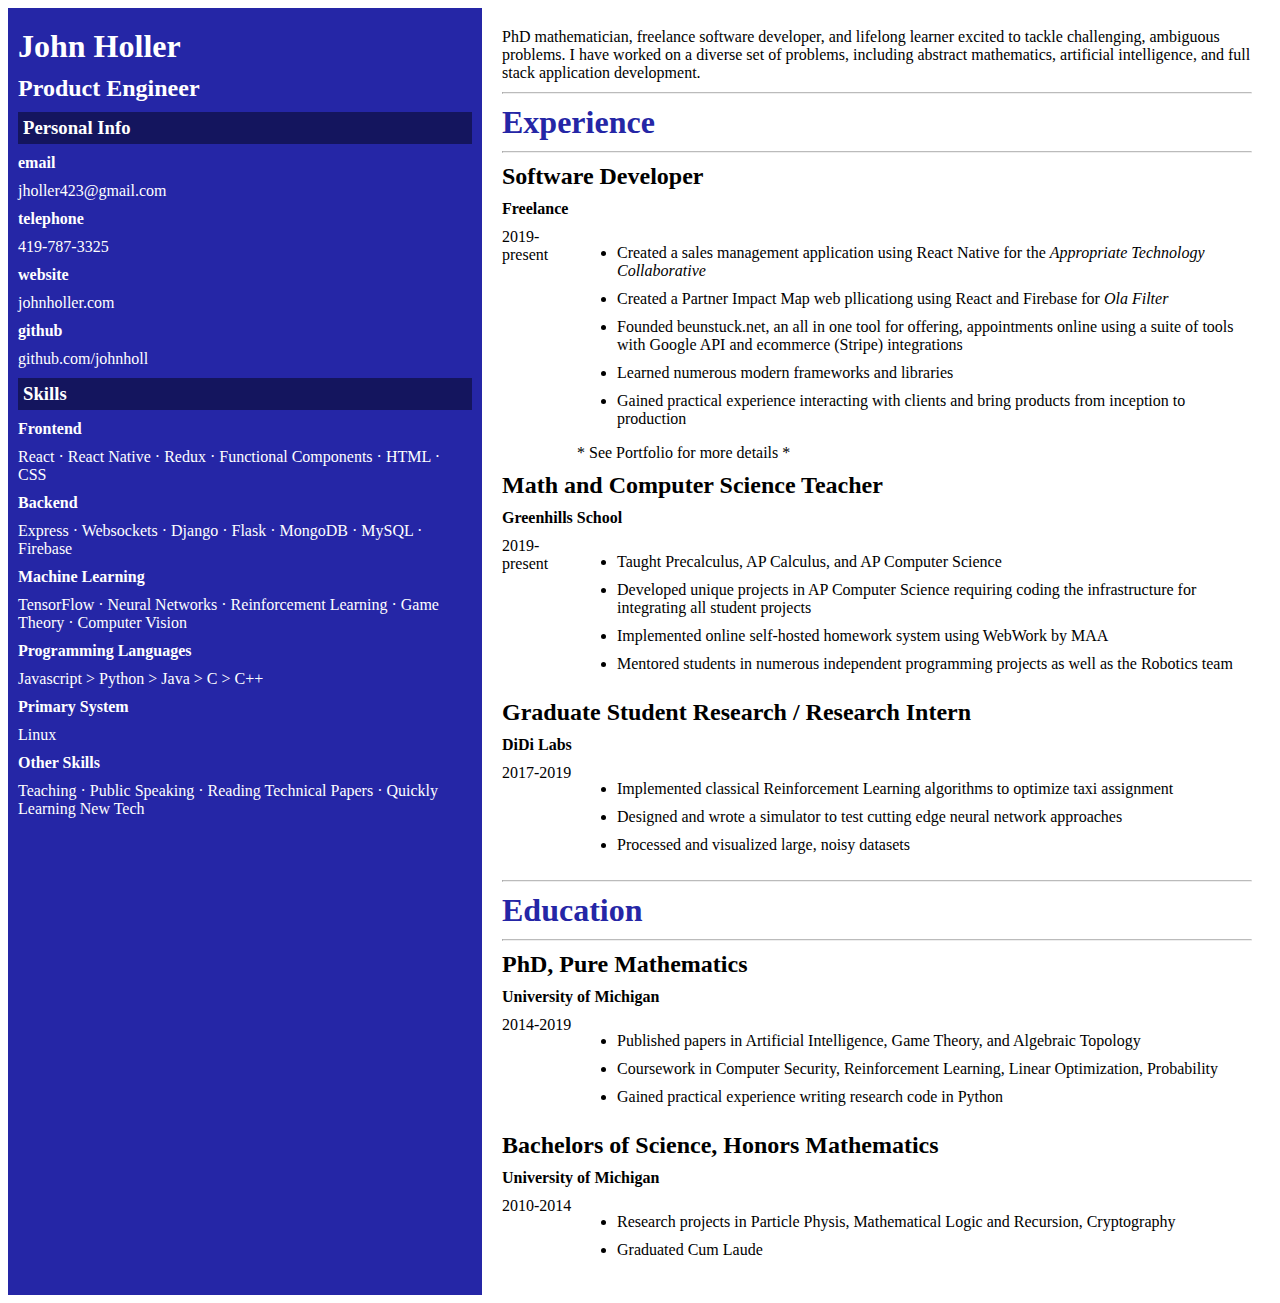
==== index.html @ c3fa57bd "first commit" ====
<!DOCTYPE html>
<html>
<head>
    <link type="text/css" rel="stylesheet" href="resume.css" />
    <title></title>
</head>
    <body>
        <div class="row">
            <div class="highlightcolumn">
                <h1>John Holler</h1>
                <h2>Product Engineer</h2>
                <h3>Personal Info</h3>
                <div class="attribute">email</div>
                <div>jholler423@gmail.com</div>
                <div class="attribute">telephone</div>
                <div>419-787-3325</div>
                <div class="attribute">website</div>
                <div>johnholler.com</div>
                <div class="attribute">github</div>
                <div>github.com/johnholl</div>
                <h3>Skills</h3>
                <div class="attribute">Frontend</div>
                <div>
                    React &#183; React Native &#183; Redux &#183; Functional Components &#183; HTML &#183; CSS
                </div>
                <div class="attribute">Backend</div>
                <div>
                    Express &#183; Websockets &#183; Django &#183; Flask &#183; MongoDB &#183; MySQL &#183; Firebase
                </div>
                <div class="attribute">Machine Learning</div>
                <div>
                    TensorFlow &#183; Neural Networks &#183; Reinforcement Learning &#183; Game Theory &#183; Computer Vision
                </div>
                <div class="attribute">Programming Languages</div>
                <div>
                    Javascript > Python > Java > C > C++
                </div>
                <div class="attribute">Primary System</div>
                <div>
                    Linux
                </div>
                <div class="attribute">Other Skills</div>
                <div>
                    Teaching &#183; Public Speaking &#183; Reading Technical Papers &#183; Quickly Learning New Tech
                </div>
            </div>
            <div class="detailcolumn">
                <div>
                    PhD mathematician, freelance software developer, and lifelong learner excited to tackle challenging, ambiguous problems. I have worked on a diverse set of problems, including abstract mathematics, artificial intelligence, and full stack application development.
                </div>
                <hr class="solid">
                <h1> Experience </h1>
                <hr class="solid">
                <h2> Software Developer</h2>
                <h4> Freelance </h4>
                <div class="row">
                    <div class="datescolumn">
                        2019-present
                    </div>
                    <div class="experiencecolumn">
                        <ul>
                            <li>Created a sales management application using React Native for the <em>Appropriate Technology Collaborative</em></li>
                            <li>Created a Partner Impact Map web pllicationg using React and Firebase for <em>Ola Filter</em></li>
                            <li>Founded beunstuck.net, an all in one tool for offering, appointments online using a suite of tools with Google API and ecommerce (Stripe) integrations</li>
                            <li>Learned numerous modern frameworks and libraries</li>
                            <li>Gained practical experience interacting with clients and bring products from inception to production </li>
                        </ul>
                        * See Portfolio for more details *

                    </div>
                </div>

                <h2> Math and Computer Science Teacher</h2>
                <h4> Greenhills School </h4>
                <div class="row">
                    <div class="datescolumn">
                        2019-present
                    </div>
                    <div class="experiencecolumn">
                        <ul>
                            <li>Taught Precalculus, AP Calculus, and AP Computer Science</li>
                            <li>Developed unique projects in AP Computer Science requiring coding the infrastructure for integrating all student projects</li>
                            <li>Implemented online self-hosted homework system using WebWork by MAA</li>
                            <li>Mentored students in numerous independent programming projects as well as the Robotics team</li>
                        </ul>
                    </div>
                </div>

                <h2> Graduate Student Research / Research Intern </h2>
                <h4> DiDi Labs</h4>
                <div class="row">
                    <div class="datescolumn">
                        2017-2019
                    </div>
                    <div class="experiencecolumn">
                        <ul>
                            <li>Implemented classical Reinforcement Learning algorithms to optimize taxi assignment</li>
                            <li>Designed and wrote a simulator to test cutting edge neural network approaches</li>
                            <li>Processed and visualized large, noisy datasets</li>
                        </ul>
                    </div>
                </div>

                <hr class="solid">
                <h1> Education </h1>
                <hr class="solid">

                <h2> PhD, Pure Mathematics </h2>
                <h4> University of Michigan</h4>
                <div class="row">
                    <div class="datescolumn">
                        2014-2019
                    </div>
                    <div class="experiencecolumn">
                        <ul>
                            <li>Published papers in Artificial Intelligence, Game Theory, and Algebraic Topology</li>
                            <li>Coursework in Computer Security, Reinforcement Learning, Linear Optimization, Probability</li>
                            <li>Gained practical experience writing research code in Python</li>
                        </ul>
                    </div>
                </div>

                <h2> Bachelors of Science, Honors Mathematics </h2>
                <h4> University of Michigan </h4>
                <div class="row">
                    <div class="datescolumn">
                        2010-2014
                    </div>
                    <div class="experiencecolumn">
                        <ul>
                            <li>Research projects in Particle Physis, Mathematical Logic and Recursion, Cryptography</li>
                            <li>Graduated Cum Laude</li>
                        </ul>
                    </div>
                </div>

            </div>
        </div>
    </body>
</html>
---- resume.css ----
.highlightcolumn {
    flex: 25%;
    background-color: #2526A6;
    color: white;
    padding: 10px;
}

.highlightcolumn > * {
    margin: 10px 0;
}

.detailcolumn {
    flex: 50%;
    padding:10px;
}

.detailcolumn > * {
    margin:10px;
}

.datescolumn{
    flex:10%
}

.experiencecolumn{
    flex:90%
}

    .detailcolumn h1 {
        color: #2526A6;
    }

.row {
    display: flex;
}

h3 {
    background-color: #14155E;
    padding: 5px 5px 5px 5px;
}

.attribute {
    font-weight: bold;
}

hr.solid {
    border-top: 1px solid #bbb;
}

ul > * {
    margin: 10px 0;
}

body {
    font-family: Calibri;
}
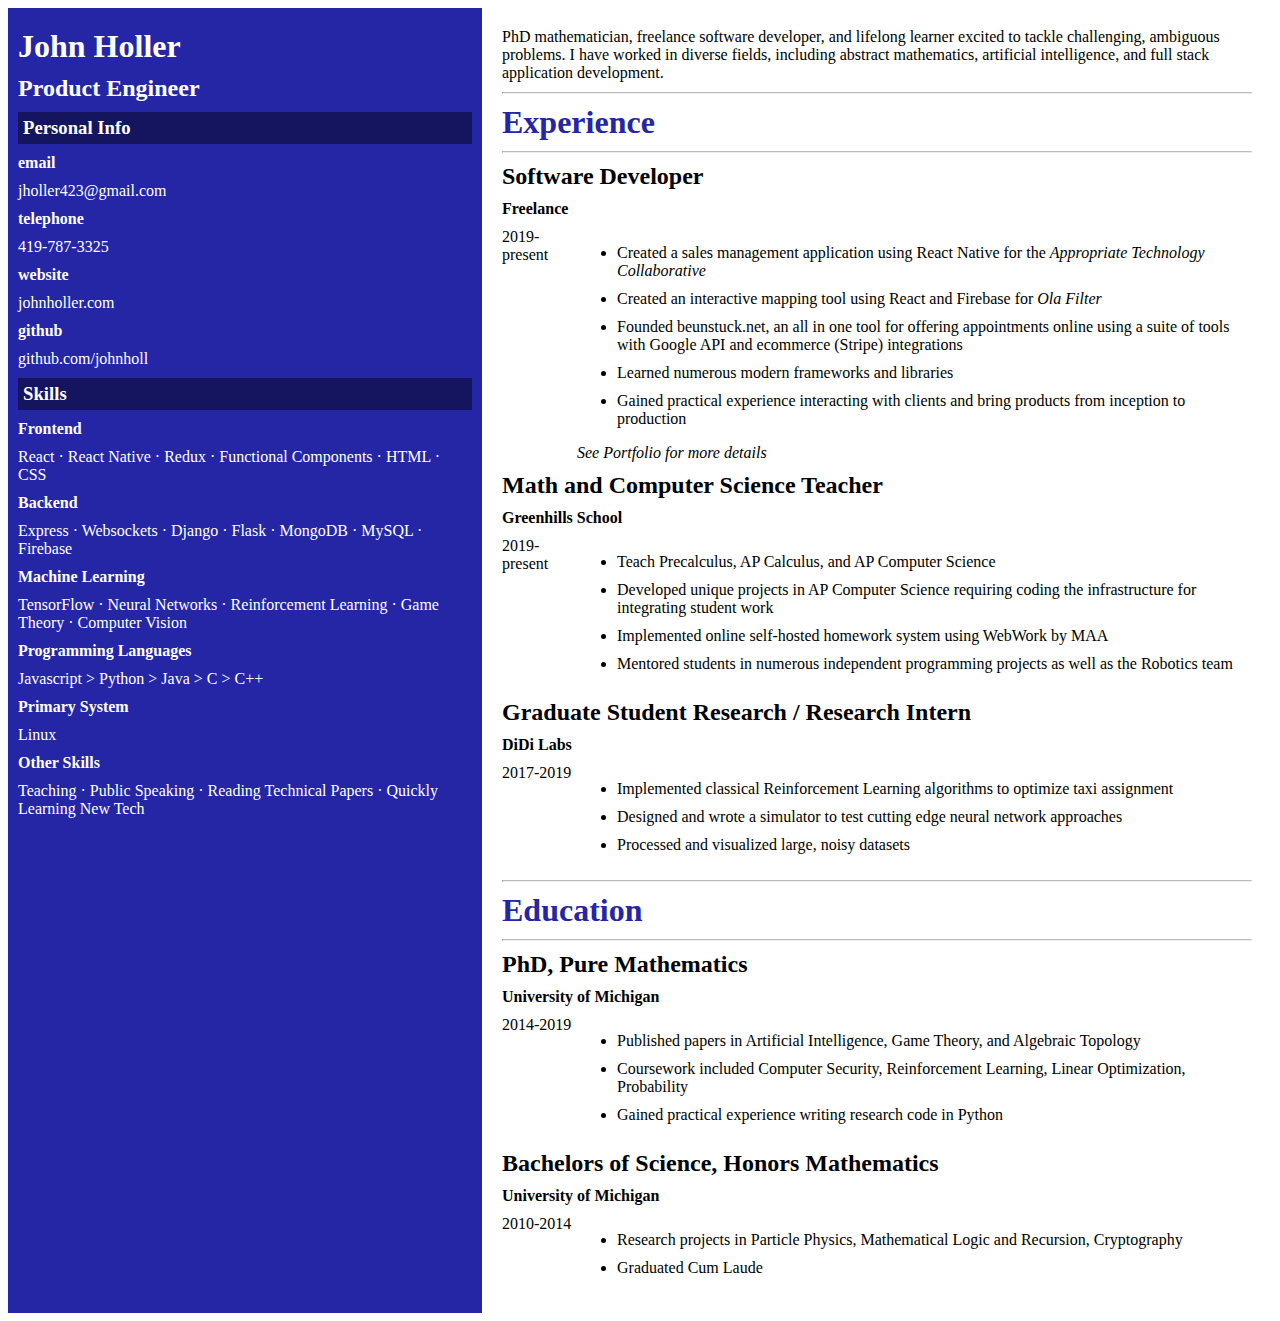
==== commit ba8e81eb: "resume typos, added portfolio" ====
--- a/index.html
+++ b/index.html
@@ -4,137 +4,137 @@
     <link type="text/css" rel="stylesheet" href="resume.css" />
     <title></title>
 </head>
-    <body>
-        <div class="row">
-            <div class="highlightcolumn">
-                <h1>John Holler</h1>
-                <h2>Product Engineer</h2>
-                <h3>Personal Info</h3>
-                <div class="attribute">email</div>
-                <div>jholler423@gmail.com</div>
-                <div class="attribute">telephone</div>
-                <div>419-787-3325</div>
-                <div class="attribute">website</div>
-                <div>johnholler.com</div>
-                <div class="attribute">github</div>
-                <div>github.com/johnholl</div>
-                <h3>Skills</h3>
-                <div class="attribute">Frontend</div>
-                <div>
-                    React &#183; React Native &#183; Redux &#183; Functional Components &#183; HTML &#183; CSS
+<body>
+    <div class="row">
+        <div class="highlightcolumn">
+            <h1>John Holler</h1>
+            <h2>Product Engineer</h2>
+            <h3>Personal Info</h3>
+            <div class="attribute">email</div>
+            <div>jholler423@gmail.com</div>
+            <div class="attribute">telephone</div>
+            <div>419-787-3325</div>
+            <div class="attribute">website</div>
+            <div>johnholler.com</div>
+            <div class="attribute">github</div>
+            <div>github.com/johnholl</div>
+            <h3>Skills</h3>
+            <div class="attribute">Frontend</div>
+            <div>
+                React &#183; React Native &#183; Redux &#183; Functional Components &#183; HTML &#183; CSS
+            </div>
+            <div class="attribute">Backend</div>
+            <div>
+                Express &#183; Websockets &#183; Django &#183; Flask &#183; MongoDB &#183; MySQL &#183; Firebase
+            </div>
+            <div class="attribute">Machine Learning</div>
+            <div>
+                TensorFlow &#183; Neural Networks &#183; Reinforcement Learning &#183; Game Theory &#183; Computer Vision
+            </div>
+            <div class="attribute">Programming Languages</div>
+            <div>
+                Javascript > Python > Java > C > C++
+            </div>
+            <div class="attribute">Primary System</div>
+            <div>
+                Linux
+            </div>
+            <div class="attribute">Other Skills</div>
+            <div>
+                Teaching &#183; Public Speaking &#183; Reading Technical Papers &#183; Quickly Learning New Tech
+            </div>
+        </div>
+        <div class="detailcolumn">
+            <div>
+                PhD mathematician, freelance software developer, and lifelong learner excited to tackle challenging, ambiguous problems. I have worked in diverse fields, including abstract mathematics, artificial intelligence, and full stack application development.
+            </div>
+            <hr class="solid">
+            <h1> Experience </h1>
+            <hr class="solid">
+            <h2> Software Developer</h2>
+            <h4> Freelance </h4>
+            <div class="row">
+                <div class="datescolumn">
+                    2019-present
                 </div>
-                <div class="attribute">Backend</div>
-                <div>
-                    Express &#183; Websockets &#183; Django &#183; Flask &#183; MongoDB &#183; MySQL &#183; Firebase
-                </div>
-                <div class="attribute">Machine Learning</div>
-                <div>
-                    TensorFlow &#183; Neural Networks &#183; Reinforcement Learning &#183; Game Theory &#183; Computer Vision
-                </div>
-                <div class="attribute">Programming Languages</div>
-                <div>
-                    Javascript > Python > Java > C > C++
-                </div>
-                <div class="attribute">Primary System</div>
-                <div>
-                    Linux
-                </div>
-                <div class="attribute">Other Skills</div>
-                <div>
-                    Teaching &#183; Public Speaking &#183; Reading Technical Papers &#183; Quickly Learning New Tech
+                <div class="experiencecolumn">
+                    <ul>
+                        <li>Created a sales management application using React Native for the <em>Appropriate Technology Collaborative</em></li>
+                        <li>Created an interactive mapping tool using React and Firebase for <em>Ola Filter</em></li>
+                        <li>Founded beunstuck.net, an all in one tool for offering appointments online using a suite of tools with Google API and ecommerce (Stripe) integrations</li>
+                        <li>Learned numerous modern frameworks and libraries</li>
+                        <li>Gained practical experience interacting with clients and bring products from inception to production </li>
+                    </ul>
+                    <em>See Portfolio for more details</em>
+
                 </div>
             </div>
-            <div class="detailcolumn">
-                <div>
-                    PhD mathematician, freelance software developer, and lifelong learner excited to tackle challenging, ambiguous problems. I have worked on a diverse set of problems, including abstract mathematics, artificial intelligence, and full stack application development.
+
+            <h2> Math and Computer Science Teacher</h2>
+            <h4> Greenhills School </h4>
+            <div class="row">
+                <div class="datescolumn">
+                    2019-present
                 </div>
-                <hr class="solid">
-                <h1> Experience </h1>
-                <hr class="solid">
-                <h2> Software Developer</h2>
-                <h4> Freelance </h4>
-                <div class="row">
-                    <div class="datescolumn">
-                        2019-present
-                    </div>
-                    <div class="experiencecolumn">
-                        <ul>
-                            <li>Created a sales management application using React Native for the <em>Appropriate Technology Collaborative</em></li>
-                            <li>Created a Partner Impact Map web pllicationg using React and Firebase for <em>Ola Filter</em></li>
-                            <li>Founded beunstuck.net, an all in one tool for offering, appointments online using a suite of tools with Google API and ecommerce (Stripe) integrations</li>
-                            <li>Learned numerous modern frameworks and libraries</li>
-                            <li>Gained practical experience interacting with clients and bring products from inception to production </li>
-                        </ul>
-                        * See Portfolio for more details *
+                <div class="experiencecolumn">
+                    <ul>
+                        <li>Teach Precalculus, AP Calculus, and AP Computer Science</li>
+                        <li>Developed unique projects in AP Computer Science requiring coding the infrastructure for integrating student work</li>
+                        <li>Implemented online self-hosted homework system using WebWork by MAA</li>
+                        <li>Mentored students in numerous independent programming projects as well as the Robotics team</li>
+                    </ul>
+                </div>
+            </div>
 
-                    </div>
+            <h2> Graduate Student Research / Research Intern </h2>
+            <h4> DiDi Labs</h4>
+            <div class="row">
+                <div class="datescolumn">
+                    2017-2019
                 </div>
+                <div class="experiencecolumn">
+                    <ul>
+                        <li>Implemented classical Reinforcement Learning algorithms to optimize taxi assignment</li>
+                        <li>Designed and wrote a simulator to test cutting edge neural network approaches</li>
+                        <li>Processed and visualized large, noisy datasets</li>
+                    </ul>
+                </div>
+            </div>
 
-                <h2> Math and Computer Science Teacher</h2>
-                <h4> Greenhills School </h4>
-                <div class="row">
-                    <div class="datescolumn">
-                        2019-present
-                    </div>
-                    <div class="experiencecolumn">
-                        <ul>
-                            <li>Taught Precalculus, AP Calculus, and AP Computer Science</li>
-                            <li>Developed unique projects in AP Computer Science requiring coding the infrastructure for integrating all student projects</li>
-                            <li>Implemented online self-hosted homework system using WebWork by MAA</li>
-                            <li>Mentored students in numerous independent programming projects as well as the Robotics team</li>
-                        </ul>
-                    </div>
+            <hr class="solid">
+            <h1> Education </h1>
+            <hr class="solid">
+
+            <h2> PhD, Pure Mathematics </h2>
+            <h4> University of Michigan</h4>
+            <div class="row">
+                <div class="datescolumn">
+                    2014-2019
                 </div>
+                <div class="experiencecolumn">
+                    <ul>
+                        <li>Published papers in Artificial Intelligence, Game Theory, and Algebraic Topology</li>
+                        <li>Coursework included Computer Security, Reinforcement Learning, Linear Optimization, Probability</li>
+                        <li>Gained practical experience writing research code in Python</li>
+                    </ul>
+                </div>
+            </div>
 
-                <h2> Graduate Student Research / Research Intern </h2>
-                <h4> DiDi Labs</h4>
-                <div class="row">
-                    <div class="datescolumn">
-                        2017-2019
-                    </div>
-                    <div class="experiencecolumn">
-                        <ul>
-                            <li>Implemented classical Reinforcement Learning algorithms to optimize taxi assignment</li>
-                            <li>Designed and wrote a simulator to test cutting edge neural network approaches</li>
-                            <li>Processed and visualized large, noisy datasets</li>
-                        </ul>
-                    </div>
+            <h2> Bachelors of Science, Honors Mathematics </h2>
+            <h4> University of Michigan </h4>
+            <div class="row">
+                <div class="datescolumn">
+                    2010-2014
                 </div>
+                <div class="experiencecolumn">
+                    <ul>
+                        <li>Research projects in Particle Physics, Mathematical Logic and Recursion, Cryptography</li>
+                        <li>Graduated Cum Laude</li>
+                    </ul>
+                </div>
+            </div>
 
-                <hr class="solid">
-                <h1> Education </h1>
-                <hr class="solid">
-
-                <h2> PhD, Pure Mathematics </h2>
-                <h4> University of Michigan</h4>
-                <div class="row">
-                    <div class="datescolumn">
-                        2014-2019
-                    </div>
-                    <div class="experiencecolumn">
-                        <ul>
-                            <li>Published papers in Artificial Intelligence, Game Theory, and Algebraic Topology</li>
-                            <li>Coursework in Computer Security, Reinforcement Learning, Linear Optimization, Probability</li>
-                            <li>Gained practical experience writing research code in Python</li>
-                        </ul>
-                    </div>
-                </div>
-
-                <h2> Bachelors of Science, Honors Mathematics </h2>
-                <h4> University of Michigan </h4>
-                <div class="row">
-                    <div class="datescolumn">
-                        2010-2014
-                    </div>
-                    <div class="experiencecolumn">
-                        <ul>
-                            <li>Research projects in Particle Physis, Mathematical Logic and Recursion, Cryptography</li>
-                            <li>Graduated Cum Laude</li>
-                        </ul>
-                    </div>
-                </div>
-
-            </div>
         </div>
-    </body>
+    </div>
+</body>
 </html>